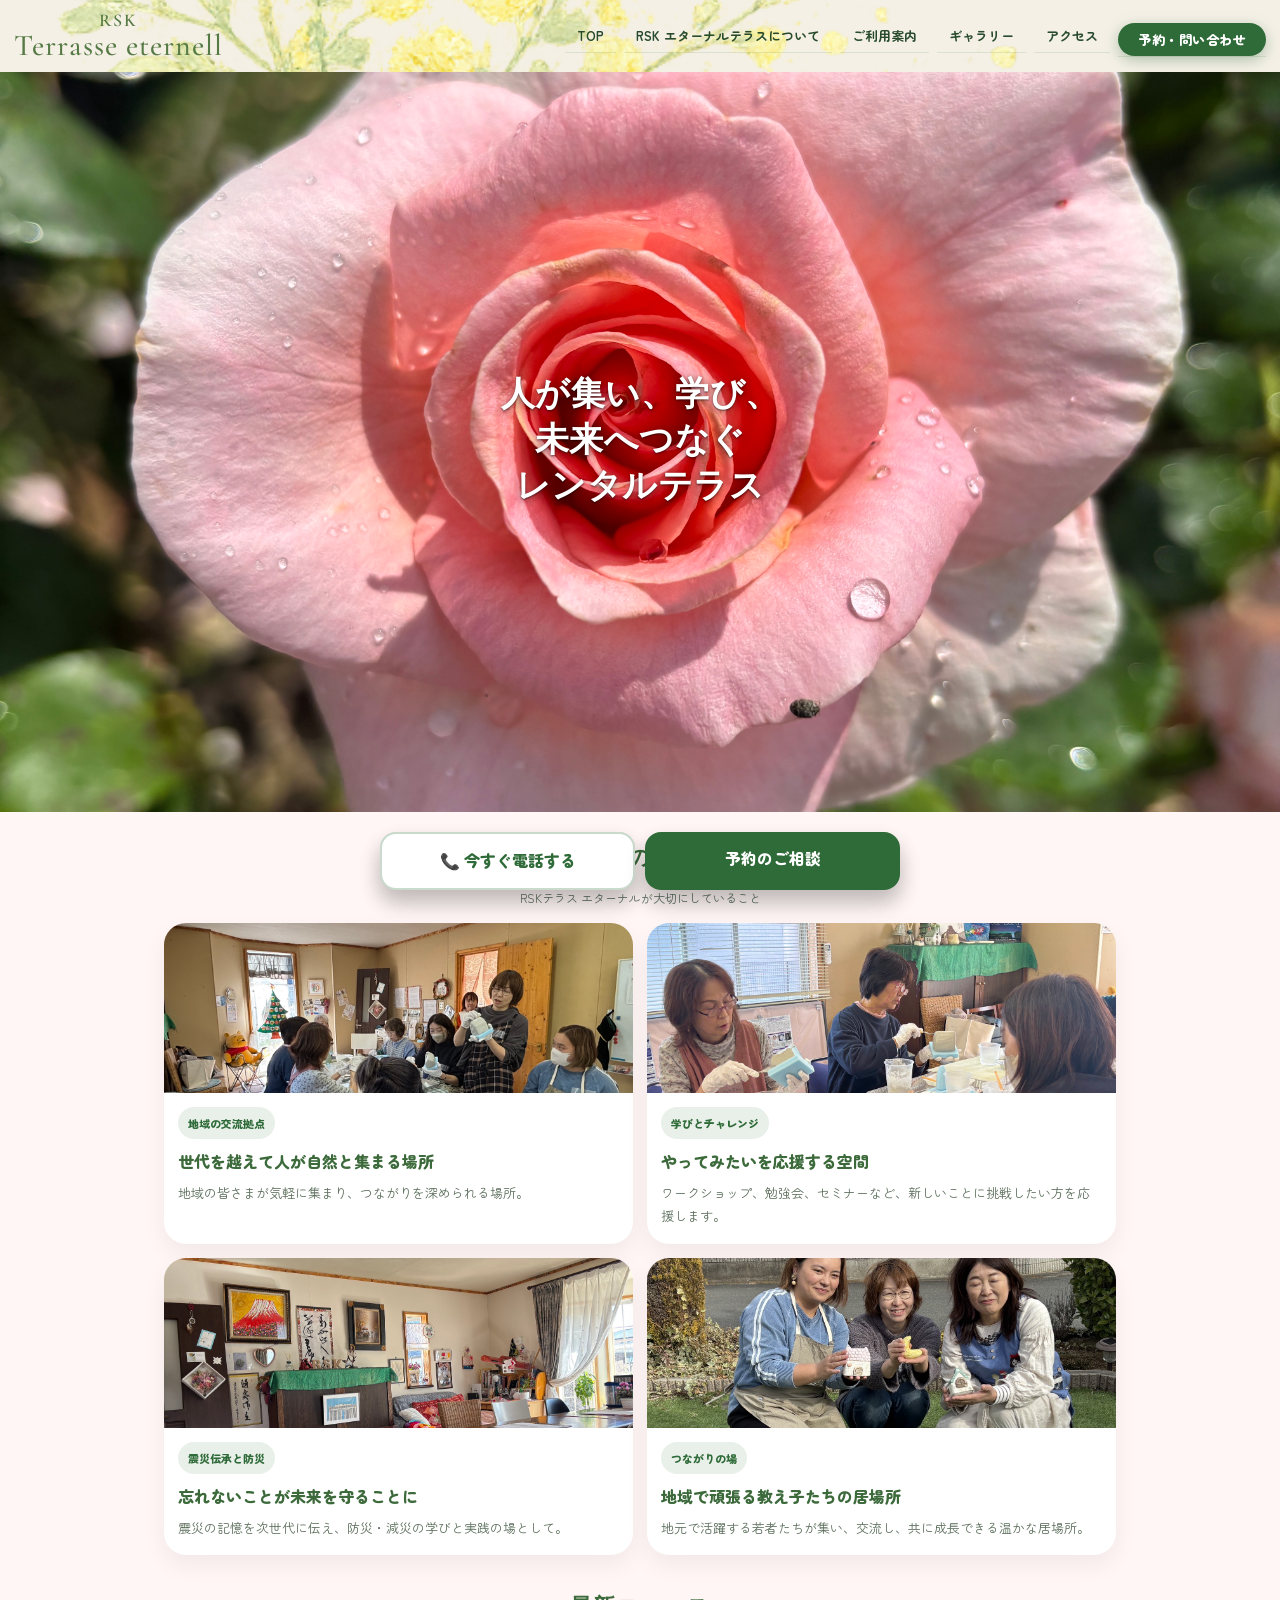
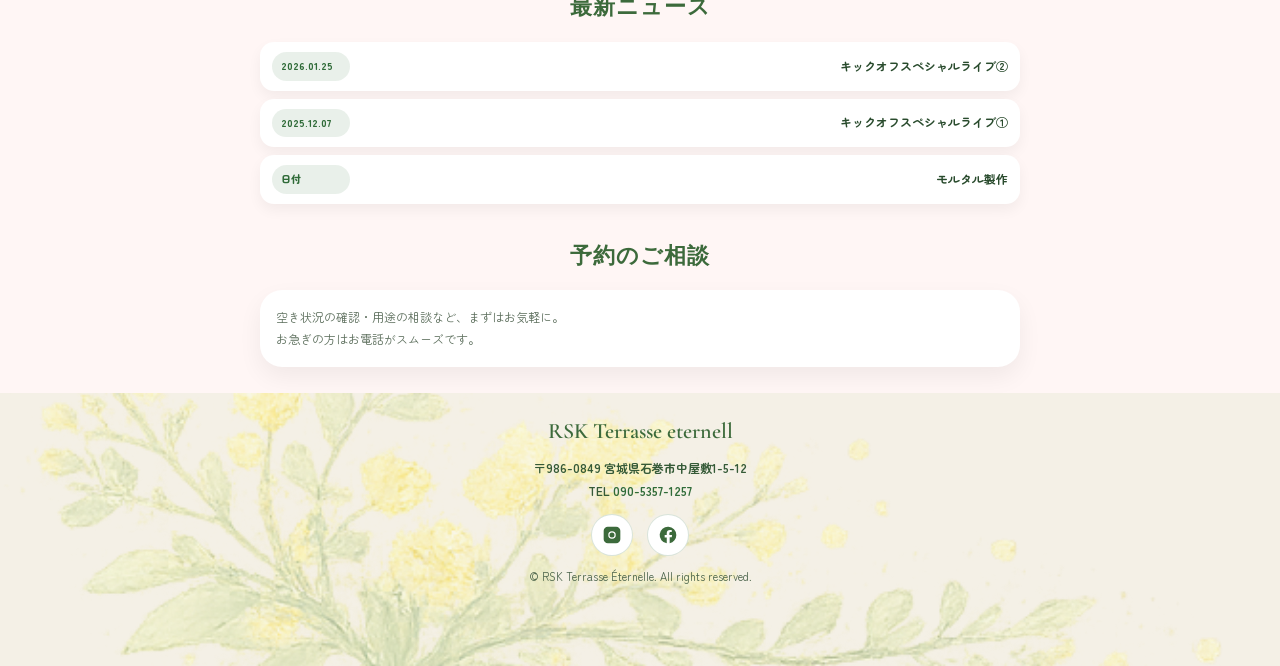
==== index.html @ 897d0168 "first commit" ====
<!DOCTYPE html>
<html lang="ja">
<head>
  <meta charset="UTF-8" />
  <meta name="viewport" content="width=device-width, initial-scale=1.0" />
  <title>RSK テラス エターナル</title>
  <meta name="description" content="石巻の地域交流型レンタルスペース「RSK テラス エターナル」。会議・勉強会・ワークショップ・音楽ライブなど多目的にご利用いただけます。">
  <meta name="format-detection" content="telephone=no">

  <!-- canonical（※公開URLに差し替え推奨） -->
  <link rel="canonical" href="https://example.com/">

  <!-- OGP（※og:url と og:image は公開URLに差し替え推奨） -->
  <meta property="og:type" content="website">
  <meta property="og:title" content="RSK テラス エターナル｜石巻の地域交流型レンタルスペース">
  <meta property="og:description" content="石巻の地域交流型レンタルスペース「RSK テラス エターナル」。会議・勉強会・ワークショップ・音楽ライブなど多目的にご利用いただけます。">
  <meta property="og:url" content="https://example.com/">
  <meta property="og:image" content="https://example.com/images/ogp.jpg">

  <!-- Twitter -->
  <meta name="twitter:card" content="summary_large_image">

  <!-- Favicon（ファイルが無ければ削除OK） -->
  <link rel="icon" type="image/svg+xml" href="favicon.svg">
  <link rel="icon" href="favicon.ico">
  <link rel="apple-touch-icon" href="apple-touch-icon.png">
  <link rel="icon" type="image/png" sizes="192x192" href="images/android-chrome-192x192.png">
  <link rel="icon" type="image/png" sizes="512x512" href="images/android-chrome-512x512.png">

  <!-- Google Fonts -->
  <link rel="preconnect" href="https://fonts.googleapis.com">
  <link rel="preconnect" href="https://fonts.gstatic.com" crossorigin>
  <link href="https://fonts.googleapis.com/css2?family=Noto+Sans+JP:wght@300;400;500;700&family=Zen+Maru+Gothic:wght@300;400;500;700&display=swap" rel="stylesheet">
  <link href="https://fonts.googleapis.com/css2?family=Cormorant+Garamond:wght@400;500;600;700&display=swap" rel="stylesheet">

  <!-- CSS -->
  <link rel="stylesheet" href="style.css" />

  <!-- 構造化データ（LocalBusiness） -->
  <script src="script.js"></script>

  <div class="floating-cta">
    <a class="floating-btn call" href="tel:09053571257">📞 今すぐ電話する</a>
    <a class="floating-btn reserve" href="reserva.html">予約のご相談</a>
  </div>
</head>
<body>
  <div id="top"></div>

  <!-- ===== Header ===== -->
  <header class="header">
    <div class="header-inner">
      <a href="index.html" class="logo" aria-label="トップへ">
        <span class="logo-line1">RSK</span>
        <span class="logo-line2">Terrasse eternell</span>
      </a>

      <nav class="nav-menu" id="navMenu" aria-label="サイトメニュー">
        <ul class="nav-list">
<li class="nav-item"><a href="index.html" class="nav-link">TOP</a></li>
<li class="nav-item"><a href="about.html" class="nav-link">RSK エターナルテラスについて</a></li>
<li class="nav-item"><a href="guide.html" class="nav-link">ご利用案内</a></li>
<li class="nav-item"><a href="gallery.html" class="nav-link">ギャラリー</a></li>
<li class="nav-item"><a href="access.html" class="nav-link">アクセス</a></li>

<li class="nav-item nav-reserva">
<a href="reserva.html" class="nav-link">予約・問い合わせ</a>
</li>

</ul>
      </nav>

      <button class="menu-toggle" id="menuToggle"
        aria-label="メニューを開く"
        aria-expanded="false"
        aria-controls="navMenu">
        <span></span><span></span><span></span>
      </button>
    </div>

    <div class="menu-overlay" id="menuOverlay" aria-hidden="true"></div>

    <div class="sp-menubar">
    <a href="index.html" class="sp-menubar-item">TOP</a>
    <a href="about.html" class="sp-menubar-item">テラスについて</a>
    <a href="guide.html" class="sp-menubar-item">ご利用案内</a>
    <a href="gallery.html" class="sp-menubar-item">ギャラリー</a>
    <a href="access.html" class="sp-menubar-item">アクセス</a>
  </div>
  
  </header>

  <!-- ===== Main ===== -->
  <main class="main">
    <!-- HERO（写真：同じ場所でフェード切替） -->
    <section class="hero" aria-label="メインビジュアル">
      <div class="hero-bg"></div>

      <!-- ★ここ重要：hero-wrap を必ず閉じる -->
      <div class="hero-wrap">
        <div class="hero-photo hero-slider" aria-label="メインビジュアル画像">
          <!-- 1枚目（最初に表示） -->
          <div class="hero-slide is-active">
            <img src="images/hero-1.jpg" alt="RSKテラス エターナルの雰囲気（スペース全体）">
          </div>

          <!-- 2枚目 -->
          <div class="hero-slide">
            <img src="images/hero-2.jpg" alt="RSKテラス エターナルの雰囲気（ワークショップ）">
          </div>

          <!-- 3枚目 -->
          <div class="hero-slide">
            <img src="images/hero-3.jpg" alt="RSKテラス エターナルの雰囲気（音楽ライブ）">
          </div>

          <!-- 画像の上に重ねる表示（既存のまま） -->
          <div class="hero-overlay">
            <h1 class="hero-overlay-title">
              人が集い、学び、<br>
              未来へつなぐ<br>
              レンタルテラス
            </h1>
          </div>
        </div>
      </div>
    </section>        

    <!-- 4つの想い -->
    <section id="concept" class="section">
      <h2 class="section-title">４つの想い</h2>
      <p class="section-subtitle">RSKテラス エターナルが大切にしていること</p>

      <div class="concept-grid">
        <div class="concept-card">
          <div class="concept-image">
            <img src="images/concept-1.jpg" alt="地域の交流拠点">
          </div>
          <div class="concept-content">
            <div class="concept-label">地域の交流拠点</div>
            <h3 class="concept-title2">世代を越えて人が自然と集まる場所</h3>
            <p class="concept-description">地域の皆さまが気軽に集まり、つながりを深められる場所。</p>
          </div>
        </div>

        <div class="concept-card">
          <div class="concept-image">
            <img src="images/concept-2.jpg" alt="学びとチャレンジ">
          </div>
          <div class="concept-content">
            <div class="concept-label">学びとチャレンジ</div>
            <h3 class="concept-title2">やってみたいを応援する空間</h3>
            <p class="concept-description">ワークショップ、勉強会、セミナーなど、新しいことに挑戦したい方を応援します。</p>
          </div>
        </div>

        <div class="concept-card">
          <div class="concept-image">
            <img src="images/concept-3.jpg" alt="震災伝承と防災">
          </div>
          <div class="concept-content">
            <div class="concept-label">震災伝承と防災</div>
            <h3 class="concept-title2">忘れないことが未来を守ることに</h3>
            <p class="concept-description">震災の記憶を次世代に伝え、防災・減災の学びと実践の場として。</p>
          </div>
        </div>

        <div class="concept-card">
          <div class="concept-image">
            <img src="images/concept-4.jpg" alt="つながりの場">
          </div>
          <div class="concept-content">
            <div class="concept-label">つながりの場</div>
            <h3 class="concept-title2">地域で頑張る教え子たちの居場所</h3>
            <p class="concept-description">地元で活躍する若者たちが集い、交流し、共に成長できる温かな居場所。</p>
          </div>
        </div>
      </div>
    </section>

    <!-- これまでの記録 -->
    <section class="section" id="archive">
      <h2 class="section-title">最新ニュース</h2>

      <div class="archive-list">
        <a class="archive-item" href="gallery.html#kickoff2">
          <span class="archive-pill">2026.01.25</span>
          <span class="archive-text">キックオフスペシャルライブ②</span>
        </a>
        <a class="archive-item" href="gallery.html#kickoff1">
          <span class="archive-pill">2025.12.07</span>
          <span class="archive-text">キックオフスペシャルライブ①</span>
        </a>
        <a class="archive-item" href="gallery.html#mortar">
          <span class="archive-pill">日付</span>
          <span class="archive-text">モルタル製作</span>
        </a>
      </div>
    </section>

    <!-- CONTACT（フォーム送信先は後で確定：今は仮） -->
    <section class="section" id="contact">
      <h2 class="section-title">予約のご相談</h2>

      <div class="contact-wrap">
        <div class="contact-card">
          <p class="contact-lead">
            空き状況の確認・用途の相談など、まずはお気軽に。<br>
            お急ぎの方はお電話がスムーズです。
          </p>
        </div>
      </div>
    </section>
  </main>

  <!-- ===== Footer ===== -->
  <footer class="footer">
    <div class="footer-inner">
      <p class="footer-name">RSK Terrasse eternell</p>
      <p class="footer-meta">
        〒986-0849 宮城県石巻市中屋敷1-5-12<br>
        TEL <a href="tel:09053571257">090-5357-1257</a>
      </p>
      <div class="footer-sns">
      <!-- Instagram -->
      <a
        href="https://www.instagram.com/kazuko.fukui/"
        class="sns-icon"
        aria-label="Instagram"
        target="_blank"
        rel="noopener"
      >
        <svg viewBox="0 0 24 24" aria-hidden="true">
          <path d="M7 2h10a5 5 0 015 5v10a5 5 0 01-5 5H7a5 5 0 01-5-5V7a5 5 0 015-5zm5 5.5a4.5 4.5 0 100 9 4.5 4.5 0 000-9zm6-1.75a1.25 1.25 0 11-2.5 0 1.25 1.25 0 012.5 0zM12 9a3 3 0 110 6 3 3 0 010-6z"/>
        </svg>
      </a>

      <!-- Facebook -->
      <a
        href="https://www.facebook.com/p/RSK-%E3%83%86%E3%83%A9%E3%82%B9-%E3%82%A8%E3%82%BF%E3%83%BC%E3%83%8A%E3%83%AB-61581954551877/"
        class="sns-icon"
        aria-label="Facebook"
        target="_blank"
        rel="noopener"
      >
        <svg viewBox="0 0 24 24" aria-hidden="true">
          <path d="M22 12a10 10 0 10-11.5 9.95v-7.05H8v-2.9h2.5V9.8c0-2.5 1.5-3.9 3.8-3.9 1.1 0 2.2.2 2.2.2v2.4h-1.25c-1.23 0-1.6.76-1.6 1.54v1.86H16.9l-.4 2.9h-2.5v7.05A10 10 0 0022 12z"/>
        </svg>
      </a>
    </div>

    <p class="footer-copy">© RSK Terrasse Éternelle. All rights reserved.</p>
  </div>
</footer>

 <script src="script.js"></script>

  <div class="floating-cta">
    <a class="floating-btn call" href="tel:09053571257">📞 今すぐ電話する</a>
    <a class="floating-btn reserva" href="reserva.html">予約のご相談</a>
  </div>
</body>
</html>
---- style.css ----
/* RSK Terrasse eternell - TOP (mobile first) */

:root{
  --bg: #fff6f5;          /* 淡いピンク */
  --paper: #fff;          /* 白カード */
  --ink: #294b2d;          /* 濃いグリーン */
  --ink2:#3c6a3b;          /* 見出しグリーン */
  --muted:#5d6f5d;
  --accent:#2f6b38;        /* CTAグリーン */
  --accent2:#3e8347;
  --line:#e7ece6;
  --radius: 18px;

  --font: "Zen Maru Gothic","Noto Sans JP",system-ui,-apple-system,"Segoe UI",sans-serif;
  --serif:"Cormorant Garamond",serif;
}

*{box-sizing:border-box;margin:0;padding:0}
body{
  font-family:var(--font);
  background:var(--bg);
  color:var(--ink);
  line-height:1.85;
  overflow-x:hidden;
}

/* ===== Header（添付と同じ見た目） ===== */
.header{
  position:fixed;
  inset:0 0 auto 0;
  height:56px;
  z-index:1000;
  overflow:hidden;
  background:#f4f0e6; /* 花柄の下地 */
}

.header::before{
  content:"";
  position:absolute;
  inset:0;
  background:url("images/header-decoration.png") center/cover no-repeat; /* 全面敷き */
  opacity:1; /* 画像が濃い場合は 0.6〜0.85 に下げる */
  pointer-events:none;
  z-index:0;
}

.header-inner{
  position:relative;
  z-index:1;
  height:100%;
  display:flex;
  align-items:center;
  justify-content:flex-end;
  padding:0 14px;
}

/* ロゴは中央固定 */
.logo{
  position:absolute;
  left:50%;
  top:50%;
  transform:translate(-50%,-50%);
  text-decoration:none;
  text-align:center;
  line-height:1;
  white-space:nowrap;
}
.logo-line1{
  display:block;
  font-family:var(--serif);
  font-size:18px;
  font-weight:600;
  letter-spacing:2px;
  color:#567a45;
  margin-bottom:2px;
}
.logo-line2{
  display:block;
  font-family:var(--serif);
  font-size:30px;
  font-weight:500;
  letter-spacing:1px;
  color:#567a45;
}

/* hamburger */
/* ===== menu icon : hamburger → X（確実版）===== */
.menu-toggle{
  position: relative;
  width: 44px;
  height: 44px;
}

/* 3本線を「中央基準」で固定 */
.menu-toggle span{
  position: absolute;
  left: 50%;
  top: 50%;
  width: 28px;
  height: 2px;
  background: #6a6a6a;
  border-radius: 2px;
  transform: translate(-50%, -50%);
  transition: .25s ease;
}

/* 上・中・下の位置 */
.menu-toggle span:nth-child(1){
  transform: translate(-50%, calc(-50% - 8px));
}
.menu-toggle span:nth-child(2){
  transform: translate(-50%, -50%);
}
.menu-toggle span:nth-child(3){
  transform: translate(-50%, calc(-50% + 8px));
}

/* 開いたら「×」 */
.menu-toggle.active span:nth-child(1){
  transform: translate(-50%, -50%) rotate(45deg);
}
.menu-toggle.active span:nth-child(2){
  opacity: 0;
}
.menu-toggle.active span:nth-child(3){
  transform: translate(-50%, -50%) rotate(-45deg);
}

/* slide menu */
.nav-menu{
  position:fixed;
  top:0; right:-100%;
  width:min(86vw,340px);
  height:100vh;
  background:rgba(255,246,245,.98);
  backdrop-filter: blur(10px);
  padding:72px 18px 18px;
  box-shadow:-12px 0 30px rgba(0,0,0,.10);
  transition:right .35s ease;
  z-index:1000; /* ← 1001でもOK。overlayより上ならOK */
}
.nav-menu.active{right:0}
.nav-list{list-style:none;display:flex;flex-direction:column}
.nav-item{border-bottom:1px solid rgba(47,107,56,.12)}
.nav-link{
  display:block;
  padding:14px 10px;
  text-decoration:none;
  color:var(--ink);
  font-weight:600;
  font-size:14px;
}
.nav-link.active,
.nav-link:hover{
  background:rgba(47,107,56,.08);
  border-radius:12px;
}


.nav-contact{
  margin-top:18px;
  padding-top:16px;
  border-top:1px solid rgba(47,107,56,.18);
  display:grid;
  gap:10px;
}
.nav-tel{
  display:flex;align-items:center;justify-content:center;gap:8px;
  text-decoration:none;
  background:#fff;
  border-radius:14px;
  padding:12px;
  color:var(--accent);
  font-weight:700;
}
.nav-cta{
  text-decoration:none;
  background:var(--accent);
  color:#fff;
  border-radius:999px;
  padding:12px 14px;
  text-align:center;
  font-weight:800;
}
.nav-cta:hover{background:var(--accent2)}

.menu-overlay{
  position:fixed; inset:0;
  background:rgba(0,0,0,.25); /* ← 0.45 → 0.25 に */
  opacity:0; visibility:hidden;
  transition:.25s ease;
  z-index: 999;              /* ← nav-menu より下に */
  pointer-events:none;
}
.menu-overlay.active{
  opacity:1;
  visibility:visible;
}



/* ===== Main ===== */
/* ===== Main（ヘッダー固定の被り対策） ===== */
.main-content { padding-top: 56px; }  /* ←スマホのヘッダー高さ */

.main{padding-top:96px}

/* ===== HERO ===== */

/* ===== HERO（画像上にテキスト＋CTAを重ねる） ===== */

.hero-photo{
  position: relative;
  border-radius: 0;
  overflow: hidden;
  box-shadow: none;
}

.hero-photo img{
  width: 100%;
  height: 240px;
  object-fit: cover;
  display: block;
}

/* 画像の上に重ねる（白帯なし） */
.hero-overlay{
  position: absolute;
  inset: 0;
  display: flex;
  flex-direction: column;
  justify-content: center;
  align-items: center;
  text-align: center;
  gap: 16px;
  padding: 18px 18px 20px;
  background: transparent;
}

/* キャッチコピー（白文字＋影） */
.hero-overlay-title{
  margin: 0;
  font-family: var(--serif);
  color: #fff;
  font-size: 26px;
  font-weight: 700;
  line-height: 1.35;
  letter-spacing: 0.5px;
  text-shadow:
    0 2px 10px rgba(0,0,0,.45),
    0 1px 2px rgba(0,0,0,.55);
}

/* CTAボタン */
.hero-btn{
  display: inline-flex;
  justify-content: center;
  align-items: center;
  padding: 14px 22px;
  border-radius: 999px;
  font-weight: 900;
  text-decoration: none;
  font-size: 14px;
  white-space: nowrap;
}

.hero-btn-primary{
  background: var(--accent);
  color: #fff;
  box-shadow: 0 10px 18px rgba(0,0,0,.20);
}

/* レスポンシブ */
@media (min-width: 768px){
  .hero-photo img{ height: 300px; }
  .hero-overlay-title{ font-size: 34px; }
  .hero-btn{ font-size: 15px; padding: 16px 28px; }
}


.hero { position:relative; padding:0 }


.hero-bg{
  position:absolute; inset:0;
  background: linear-gradient(180deg, rgba(47,107,56,.06) 0%, transparent 70%);
  pointer-events:none;
}
.hero-wrap{
  position:relative;
  max-width:980px;
  margin:0 auto;
  display:grid;
  gap:14px;
}

.hero-photo{
  border-radius: 0;
  overflow:hidden;
  box-shadow: none;
}
.hero-photo img{display:block;width:100%;height:210px;object-fit:cover}

.hero-panel{
  background:#fff;
  border: radius 0;
  padding:16px 16px 14px;
  box-shadow:0 10px 24px rgba(0,0,0,.06);
}
.hero-kicker{
  font-size:12px;
  color:var(--muted);
  font-weight:700;
  margin-bottom:6px;
  letter-spacing:.5px;
}
.hero-title{
  font-family:var(--serif);
  color:var(--ink2);
  font-size:22px;
  line-height:1.35;
  margin-bottom:12px;
}
.hero-ctas{display:grid;gap:10px;margin:10px 0 6px}
.hero-note{
  margin-top:8px;
  background:rgba(47,107,56,.06);
  border-radius:16px;
  padding:10px 12px;
  font-size:12px;
  color:#2f4f33;
}

/* ===== Sections ===== */
.section{
  max-width:980px;
  margin:0 auto;
  padding:18px 14px 6px;
}
.section-title{
  text-align:center;
  font-family:var(--serif);
  color:var(--ink2);
  font-size:22px;
  letter-spacing:1px;
  margin:8px 0 14px;
}

/* archive */
.archive-list{display:grid;gap:10px}
.archive-item{
  display:flex;align-items:center;justify-content:space-between;
  gap:10px;
  background:#fff;
  border-radius:18px;
  padding:12px 14px;
  text-decoration:none;
  color:var(--ink);
  box-shadow:0 8px 18px rgba(0,0,0,.05);
}
.archive-pill{
  font-size:11px;
  font-weight:800;
  color:#2f6b38;
  background:rgba(47,107,56,.10);
  padding:6px 10px;
  border-radius:999px;
  white-space:nowrap;
}
.archive-text{font-weight:700;font-size:13px}

/* ===== PC時：アーカイブをコンパクトに（スマホはそのまま） ===== */
@media (min-width: 1024px){

  /* 横に伸びすぎ防止（中央に収める） */
  .archive-list{
    max-width: 760px;   /* 720〜860で好み調整OK */
    margin: 0 auto;
    gap: 8px;           /* 行間を詰める */
  }

  /* 1行の高さを詰める */
  .archive-item{
    padding: 10px 12px;         /* 高さを詰める */
    border-radius: 14px;        /* 角丸も少し控えめ */
    box-shadow: 0 6px 14px rgba(0,0,0,.05); /* 影も軽く */
    gap: 12px;
  }

  /* 左のピルを小さく */
  .archive-pill{
    font-size: 10px;
    padding: 5px 9px;
    min-width: 78px;
  }

  /* 右の文字も少し小さく＆折り返し抑制 */
  .archive-text{
    font-size: 12px;
    line-height: 1.4;
    white-space: nowrap;        /* 1行にしたい場合 */
    overflow: hidden;
    text-overflow: ellipsis;    /* 長いと…にする */
  }
}

/* pricing */
.pricing-card{
  background:#fff;
  border-radius:22px;
  padding:16px;
  box-shadow:0 10px 24px rgba(0,0,0,.06);
}
.pricing-main{display:grid;gap:8px;margin-bottom:14px}
.price{display:flex;align-items:baseline;gap:6px;justify-content:center}
.price-amount{font-family:var(--serif);font-size:44px;font-weight:700;color:var(--ink2)}
.price-unit{font-weight:900;color:var(--ink2)}
.price-sub{font-size:12px;color:var(--muted);margin-left:6px}
.pricing-note{text-align:center;color:var(--muted);font-size:12px}
.pricing-cta{display:grid;gap:10px;margin-top:10px}

/* space */
.space-grid{display:grid;gap:10px;margin-top:12px}
.space-card{
  background:rgba(255,255,255,.85);
  border:1px solid rgba(47,107,56,.10);
  border-radius:18px;
  padding:14px;
}
.space-title{color:var(--ink2);font-weight:900;margin-bottom:4px}
.space-desc{color:var(--muted);font-size:12px}

/* usecase */
/* ===== USECASE（活用例：写真カード） ===== */
/* ===== USECASE（活用例：写真カード） ===== */
.usecase-grid{
  display: grid;
  grid-template-columns: repeat(2, 1fr);
  gap: 14px;
}

.usecase-thumb{
  aspect-ratio: 1 / 1;
  border-radius: 22px;
  overflow: hidden;
}

.usecase-thumb img{
  width: 100%;
  height: 100%;
  object-fit: cover;
}

/* スマホは横幅が狭い場合2列に落とす */
@media (max-width: 520px){
  .usecase-grid{
    grid-template-columns: repeat(2, 1fr);
  }
  
}

.recommend{
  background:#fff;
  border-radius:22px;
  padding:16px;
  box-shadow:0 10px 24px rgba(0,0,0,.06);
}
.recommend-title{
  text-align:center;
  font-weight:900;
  color:var(--ink2);
  margin-bottom:10px;
}
.recommend-list{list-style:none;display:grid;gap:10px}
.recommend-list li{
  background:rgba(47,107,56,.06);
  border-radius:16px;
  padding:12px 12px;
  font-size:12px;
  color:#2f4f33;
}
.recommend-foot{margin-top:10px;color:var(--muted);font-size:12px;text-align:center}

/* ===== About Page ===== */

.aboutp-titleband{
  background: #faf4ef;
  padding: 36px 16px 28px;
  text-align: center;
}

.aboutp-title{
  font-family: var(--serif);
  font-size: 28px;
  color: var(--ink2);
  margin-bottom: 8px;
}

.aboutp-sub{
  font-size: 13px;
  color: var(--muted);
}

.aboutp-paper{
  background: #fff7f5;
  padding: 28px 16px 40px;
}

.aboutp-paper-inner{
  max-width: 720px;
  margin: 0 auto;
}

.aboutp-block{
  margin-bottom: 32px;
}

.aboutp-h2{
  font-family: var(--serif);
  font-size: 20px;
  color: var(--ink2);
  margin-bottom: 12px;
}

.aboutp-text{
  font-size: 14px;
  line-height: 2;
  color: var(--ink);
}

.aboutp-timeline{
  list-style: none;
  padding: 0;
  margin: 0;
}

.aboutp-timeline li{
  font-size: 14px;
  line-height: 1.8;
  margin-bottom: 8px;
  color: var(--ink);
}

.aboutp-timeline .year{
  font-weight: 700;
  margin-right: 8px;
  color: var(--accent);
}

.aboutp-cta{
  background: #fff;
  border-radius: 20px;
  padding: 20px 16px;
  text-align: center;
  box-shadow: 0 8px 20px rgba(0,0,0,.06);
}

.aboutp-cta-text{
  font-size: 14px;
  margin-bottom: 12px;
  color: var(--ink2);
}

.aboutp-cta-actions{
  display: grid;
  gap: 10px;
}

/* 上釜地区の魅力 */

.aboutp-area-points{
  margin-top: 14px;
  padding-left: 18px;
  list-style: disc;
  color: var(--ink);
  font-size: 14px;
  line-height: 1.9;
}

.aboutp-area-points li{
  margin-bottom: 6px;
}

@media (min-width: 768px){
  .aboutp-title{ font-size: 34px; }
  .aboutp-paper{ padding: 40px 24px 56px; }
  .aboutp-cta-actions{
    grid-template-columns: 1fr 1fr;
    max-width: 420px;
    margin: 0 auto;
  }
}

/* ===== Guide Page（運営者サイト風：スマホ最適化） ===== */

.g-hero{ padding: 14px 14px 8px; max-width: 980px; margin: 0 auto; }

/* Hero Photo */
.g-hero-media{
  position: relative;
  border-radius: 22px;
  overflow: hidden;
  box-shadow: 0 10px 28px rgba(0,0,0,.10);
  background: #fff;
}
.g-hero-img{
  width: 100%;
  height: 260px;
  object-fit: cover; /* スマホで雰囲気重視 */
  display: block;
}

/* 文字を読めるように暗幕 */
.g-hero-overlay{
  position: absolute;
  inset: 0;
  display: grid;
  align-content: end;
  gap: 10px;
  padding: 16px 16px 14px;
  background: linear-gradient(180deg, rgba(0,0,0,.05) 0%, rgba(0,0,0,.55) 80%, rgba(0,0,0,.62) 100%);
}

.g-kicker{
  font-size: 12px;
  color: rgba(255,255,255,.85);
  font-weight: 800;
  letter-spacing: .05em;
}
.g-title{
  font-family: var(--serif);
  color: #fff;
  font-size: 30px;
  line-height: 1.15;
}
.g-lead{
  color: rgba(255,255,255,.92);
  font-size: 13px;
  line-height: 1.9;
  font-weight: 700;
}

.g-cta{
  display: grid;
  gap: 10px;
  margin-top: 4px;
}

/* Quick facts */
.g-quick{
  margin-top: 12px;
  display: grid;
  grid-template-columns: repeat(3, 1fr);
  gap: 8px;
}
.g-qitem{
  background: #fff;
  border-radius: 18px;
  padding: 10px 10px;
  box-shadow: 0 10px 24px rgba(0,0,0,.06);
  display: grid;
  gap: 4px;
}
.g-qcap{
  font-size: 11px;
  color: var(--muted);
  font-weight: 900;
}
.g-qval{
  font-size: 12px;
  color: var(--ink2);
  font-weight: 900;
  line-height: 1.2;
}
.g-qsub{
  font-size: 11px;
  color: var(--muted);
  font-weight: 700;
}

/* Subtitle helper */
.g-subtitle{
  text-align: center;
  color: var(--muted);
  font-size: 12px;
  margin: -6px 0 14px;
  line-height: 1.8;
}

/* Photo grid (recommended way) */
.g-photo-grid{
  display: grid;
  gap: 10px;
}
.g-photo{
  background: #fff;
  border-radius: 22px;
  overflow: hidden;
  box-shadow: 0 10px 24px rgba(0,0,0,.06);
}
.g-photo img{
  width: 100%;
  height: 210px;
  object-fit: cover;
  display: block;
}
.g-photo figcaption{
  padding: 10px 12px 12px;
  font-weight: 900;
  color: var(--ink2);
  font-size: 12px;
}

/* Mobile friendly table */
.g-table{
  background:#fff;
  border-radius: 22px;
  overflow: hidden;
  box-shadow: 0 10px 24px rgba(0,0,0,.06);
}
.g-row{
  display: grid;
  grid-template-columns: 110px 1fr;
  border-top: 1px solid rgba(47,107,56,.10);
}
.g-row:first-child{ border-top:none; }
.g-th{
  background: rgba(47,107,56,.06);
  padding: 12px;
  font-weight: 900;
  color: var(--ink2);
  font-size: 12px;
}
.g-td{
  padding: 12px;
  color: var(--ink);
  font-weight: 700;
  font-size: 12px;
  line-height: 1.85;
}

/* Steps */
.g-steps{
  list-style: none;
  padding: 0;
  margin: 0;
  display: grid;
  gap: 10px;
}
.g-step{
  background:#fff;
  border-radius: 18px;
  padding: 12px;
  box-shadow: 0 10px 24px rgba(0,0,0,.05);
  display: grid;
  grid-template-columns: 34px 1fr;
  gap: 10px;
  align-items: start;
}
.g-step-no{
  width: 34px;
  height: 34px;
  border-radius: 999px;
  display: grid;
  place-items: center;
  background: var(--accent);
  color: #fff;
  font-weight: 900;
}
.g-step-title{
  font-weight: 900;
  color: var(--ink2);
  margin-bottom: 2px;
  font-size: 14px;
}
.g-step-text{
  color: var(--muted);
  font-size: 12px;
  line-height: 1.85;
  font-weight: 700;
}

/* Tags & list */
.g-tags{
  display: flex;
  flex-wrap: wrap;
  gap: 8px;
  margin-bottom: 12px;
}
.g-tag{
  background: rgba(47,107,56,.10);
  color: var(--accent);
  font-weight: 900;
  font-size: 12px;
  padding: 8px 12px;
  border-radius: 999px;
}
.g-list{
  margin: 0;
  padding-left: 18px;
  color: var(--ink);
  font-weight: 800;
  font-size: 13px;
  line-height: 1.95;
}
.g-list li{ margin-bottom: 6px; }

/* Usecase */
.g-usecase-grid{
  display: grid;
  grid-template-columns: repeat(3, 1fr);
  gap: 12px;
}
.g-usecase-card{
  text-decoration: none;
  color: inherit;
  display: grid;
  gap: 10px;
}
.g-usecase-thumb{
  width: 100%;
  aspect-ratio: 1 / 1;
  border-radius: 22px;
  overflow: hidden;
  background: #fff;
  box-shadow: 0 10px 24px rgba(0,0,0,.06);
}
.g-usecase-thumb img{
  width: 100%;
  height: 100%;
  object-fit: cover;
  display: block;
}
.g-usecase-label{
  text-align: center;
  font-weight: 900;
  color: var(--ink2);
  font-size: 12px;
}

/* Notes */
.g-note{
  background:#fff;
  border-radius: 22px;
  padding: 14px;
  box-shadow: 0 10px 24px rgba(0,0,0,.06);
}
.g-note-list{
  margin: 0;
  padding-left: 18px;
  color: var(--muted);
  font-size: 12px;
  line-height: 1.9;
  font-weight: 700;
}
.g-note-list li{ margin-bottom: 6px; }

/* FAQ */
.g-faq{
  display: grid;
  gap: 10px;
}
.g-faq-item{
  background:#fff;
  border-radius: 18px;
  padding: 12px;
  box-shadow: 0 10px 24px rgba(0,0,0,.05);
}
.g-faq-item summary{
  cursor: pointer;
  font-weight: 900;
  color: var(--ink2);
  font-size: 13px;
  list-style: none;
}
.g-faq-item summary::-webkit-details-marker{ display:none; }
.g-faq-item summary::after{
  content: "＋";
  float: right;
  color: var(--accent);
  font-weight: 900;
}
.g-faq-item[open] summary::after{ content:"－"; }
.g-faq-item p{
  margin-top: 10px;
  color: var(--muted);
  font-size: 12px;
  line-height: 1.9;
  font-weight: 700;
}

/* CTA row */
.g-mini-cta{
  display: grid;
  gap: 10px;
  margin-top: 12px;
}

/* Responsive */
@media (max-width: 520px){
  .g-usecase-grid{ grid-template-columns: repeat(2, 1fr); }
  
  }

@media (min-width: 768px){
  .g-hero-img{ height: 340px; }
  .g-title{ font-size: 40px; }
  .g-cta{ grid-template-columns: 1fr 1fr; max-width: 520px; }
  .g-photo-grid{ grid-template-columns: repeat(3, 1fr); }
  .g-photo img{ height: 220px; }
  .g-mini-cta{ grid-template-columns: 1fr 1fr; max-width: 520px; }
  .g-row{ grid-template-columns: 150px 1fr; }
}

/* gallery */
.gallery{display:grid;gap:10px}
.gallery-main{
  background:#fff;border-radius:22px;overflow:hidden;
  box-shadow:0 10px 24px rgba(0,0,0,.06);
}
.gallery-main img{width:100%;height:200px;object-fit:cover;display:block}
.gallery-main figcaption{padding:10px 12px;font-weight:900;color:var(--ink2)}
.gallery-sub{display:grid;grid-template-columns:1fr 1fr;gap:10px}
.gallery-sub figure{
  background:#fff;border-radius:18px;overflow:hidden;
  box-shadow:0 8px 18px rgba(0,0,0,.05);
}
.gallery-sub img{width:100%;height:120px;object-fit:cover;display:block}
.gallery-sub figcaption{padding:8px 10px;font-size:12px;font-weight:800;color:var(--ink2)}

/* access */
.info-card{
  background:#fff;border-radius:22px;padding:16px;
  box-shadow:0 10px 24px rgba(0,0,0,.06);
}
.info-dl{display:grid;gap:10px}
.info-dl div{display:grid;grid-template-columns:90px 1fr;gap:10px}
dt{font-weight:900;color:var(--ink2);font-size:12px}
dd{color:var(--muted);font-size:12px}
dd a{color:var(--accent);font-weight:900;text-decoration:none}
.map{
  margin-top:12px;
  border-radius:22px;
  overflow:hidden;
  box-shadow:0 10px 24px rgba(0,0,0,.06);
}
.map iframe{width:100%;height:260px;border:0;display:block}

/* contact */
.contact-wrap{display:grid;gap:12px;max-width:600px;margin:0 auto}
.contact-card{
  background:#fff;border-radius:22px;padding:16px;
  box-shadow:0 10px 24px rgba(0,0,0,.06);
}
.contact-lead{color:var(--muted);font-size:12px}
.contact-actions{display:grid;gap:10px;margin-top:12px}

/* form */
.form{
  background:#fff;border-radius:22px;padding:16px;
  box-shadow:0 10px 24px rgba(0,0,0,.06);
  display:grid;gap:12px;
}
.form-row{display:grid;gap:6px}
label{font-weight:900;color:var(--ink2);font-size:12px}
label span{margin-left:8px;font-size:10px;color:#fff;background:var(--accent);padding:2px 8px;border-radius:999px}
input,select,textarea{
  width:100%;
  border:1px solid rgba(47,107,56,.16);
  border-radius:14px;
  padding:12px 12px;
  font-family:var(--font);
  font-size:14px;
  background:#fff;
}
textarea{resize:vertical}
.form-note{font-size:11px;color:var(--muted)}

/* buttons */
.btn{
  display:inline-flex;
  align-items:center;
  justify-content:center;
  width:100%;
  text-decoration:none;
  border-radius:999px;
  padding:12px 14px;
  font-weight:900;
  letter-spacing:.5px;
  border:0;
  cursor:pointer;
}
.btn-primary{background:var(--accent);color:#fff;box-shadow:0 10px 18px rgba(47,107,56,.22)}
.btn-primary:hover{background:var(--accent2)}
.btn-ghost{
  background:#fff;
  color:var(--accent);
  border:2px solid rgba(47,107,56,.25);
}
.center-cta{margin:14px 0 6px}

/* footer */
.footer{
  margin-top:20px;
  background:#f4f0e6;
  position:relative;
  overflow:hidden;
}
.footer::before{
  content:"";
  position:absolute; inset:0;
  background:url("images/header-decoration.png") center/cover no-repeat;
  opacity:.55;
  pointer-events:none;
}
.footer-inner{
  position:relative;
  z-index:1;
  max-width:980px;
  margin:0 auto;
  padding:18px 14px 80px; /* floating CTA分 */
  text-align:center;
}
.footer-name{
  font-family:var(--serif);
  color:var(--ink2);
  font-size:22px;
  font-weight:600;
}
.footer-meta{margin-top:6px;color:#355a37;font-weight:700;font-size:12px}
.footer-meta a{color:var(--accent);text-decoration:none}
.footer-sns{display:flex;gap:10px;justify-content:center;margin:12px 0 8px}
.sns-btn{
  text-decoration:none;
  background:#fff;
  border-radius:999px;
  padding:10px 14px;
  font-weight:900;
  color:var(--ink2);
  border:1px solid rgba(47,107,56,.18);
}
.footer-copy{font-size:11px;color:#476047;margin-top:10px}

/* ===== Footer SNS icons ===== */
.footer-sns{
  display:flex;
  justify-content:center;
  gap:14px;
  margin:12px 0 8px;
}

.sns-icon{
  width:42px;
  height:42px;
  display:grid;
  place-items:center;
  border-radius:999px;
  background:#fff;
  border:1px solid rgba(47,107,56,.18);
  transition:transform .2s ease, box-shadow .2s ease;
}

.sns-icon svg{
  width:20px;
  height:20px;
  fill:var(--ink2);
}

.sns-icon:hover{
  transform:translateY(-2px);
  box-shadow:0 6px 14px rgba(0,0,0,.12);
}

/* floating CTA（集客用：電話＋予約相談） */
.floating-cta{
  position:fixed;
  left:50%;
  transform:translateX(-50%);
  bottom:10px;
  width:min(520px, calc(100% - 20px));
  display:grid;
  grid-template-columns:1fr 1fr;
  gap:10px;
  z-index:1200;
}
.floating-btn{
  text-decoration:none;
  border-radius:16px;
  padding:12px 10px;
  font-weight:900;
  text-align:center;
  box-shadow:0 12px 22px rgba(0,0,0,.14);
}
.floating-btn.call{
  background:#fff;
  border:2px solid rgba(47,107,56,.25);
  color:var(--accent);
}
.floating-btn.reserva{
  background:var(--accent);
  color:#fff;
}

/* tablet/pc */
@media (min-width:768px){
  .hero-wrap{grid-template-columns:1.1fr .9fr;align-items:stretch}
  .hero-photo img{height:280px}
  .hero-panel{display:flex;flex-direction:column;justify-content:center}
  .hero-title{font-size:26px}
  .pricing-cta{grid-template-columns:1fr 1fr}
  .contact-actions{grid-template-columns:1fr 1fr}
  .contact-wrap{grid-template-columns:1fr;max-width:760px;margin:0 auto}
  .map iframe{height:320px}
}

/* ===== PC：ハンバーガーを消して横並びメニュー ===== */
@media (min-width: 1024px){
  .header{ height: 72px; }
  .main{ padding-top: 72px; }
  .main-content{ padding-top: 72px; }
 .hero { padding: 0; }
.hero-wrap { 
  max-width: 100%; 
  margin: 0; 
  grid-template-columns: 1fr;  /* ← 2カラムを1カラムに戻す */
}
.hero-photo { border-radius: 0; box-shadow: none; }
  .header-inner {
  justify-content: flex-start;
  gap: 80px;  /* ロゴとメニューの間隔 */
}

  .logo{ z-index: 2; }
  .logo {
  position: relative;
  left: auto;
  top: auto;
  transform: none;
}

  /* ハンバーガーとオーバーレイを非表示 */
  .menu-toggle{ display:none; }
  .menu-overlay{ display:none !important; }

  /* nav をヘッダー内に横並び */
  .nav-menu{
    position: relative;
    display: flex;
    align-items: center;
    justify-content: flex-end;
    height: 100%;
    padding: 0;
    margin-left: auto;

    background: transparent;
    backdrop-filter: none;
    box-shadow: none;
    overflow: visible;
    transition: none;
    right: auto;
    top: auto;
    width: auto;
  }

  .nav-list{
    flex-direction: row;
    align-items: center;
    gap: 8px;
  }

  .nav-link{
    padding: 10px 12px;
    font-size: 13px;
    line-height: 1;
    border-radius: 12px;
    white-space: nowrap;
  }

 .nav-reserva .nav-link{
  background: var(--accent);
  color: #fff !important;
  border-radius: 999px;
  padding: 10px 20px;
  font-weight: 900;
  box-shadow: 0 4px 12px rgba(47,107,56,.35);
  border: 2px solid rgba(255,255,255,.25);
  letter-spacing: .5px;
}

.nav-reserva .nav-link:hover{
  background: var(--accent2);
  box-shadow: 0 6px 16px rgba(47,107,56,.45);
}

  
  .nav-contact{
    display: flex;
    align-items: center;
    gap: 10px;
    margin-left: 12px;
    margin-top: 0;
    padding-top: 0;
    border-top: none;
  }

  .nav-tel{
    margin: 0;
    padding: 8px 12px;
    font-size: 12px;
  }

  .nav-cta{
    padding: 10px 14px;
    font-size: 12px;
  }

}

/* ===== Concept（4つの想い） ===== */
.section-subtitle{
  text-align:center;
  color: var(--muted);
  font-size: 12px;
  margin: -6px 0 14px;
}

.concept-grid{
  display:grid;
  gap: 12px;
}

.concept-card{
  background: #fff;
  border-radius: 22px;
  overflow: hidden;
  box-shadow: 0 10px 24px rgba(0,0,0,.06);
  transition: transform .25s ease, box-shadow .25s ease;
}

.concept-card:hover{
  transform: translateY(-3px);
  box-shadow: 0 14px 30px rgba(0,0,0,.08);
}

.concept-image{
  width: 100%;
  height: 140px;
  overflow:hidden;
}

.concept-image img{
  width: 100%;
  height: 100%;
  object-fit: cover;
  display:block;
}

.concept-content{
  padding: 14px 14px 16px;
}

.concept-label{
  display:inline-block;
  font-size: 11px;
  font-weight: 900;
  color: var(--accent);
  background: rgba(47,107,56,.10);
  padding: 6px 10px;
  border-radius: 999px;
  margin-bottom: 10px;
}

.concept-title2{
  margin: 0 0 8px;
  color: var(--ink2);
  font-weight: 900;
  font-size: 15px;
  line-height: 1.55;
}

.concept-description{
  color: var(--muted);
  font-size: 12px;
  line-height: 1.75;
}

/* タブレット以上で2列に */
@media (min-width: 768px){
  .concept-grid{
    grid-template-columns: repeat(2, 1fr);
    gap: 14px;
  }
  .concept-image{ height: 150px; }
  .concept-title2{ font-size: 16px; }
  .concept-description{ font-size: 13px; }
}

@media (min-width: 1024px){
  .concept-image{
    height: 170px !important;
  }

  .concept-image img{
    height: 100% !important;
    width: 100%;
    object-fit: cover;
    object-position: center 30% !important;
  }
}

/* ===== Page Base ===== */
.page {
  max-width: 980px;
  margin: 0 auto;
  padding: 18px 14px 24px;
}

.page-hero {
  background: #fff;
  border-radius: 22px;
  padding: 18px 16px;
  box-shadow: 0 10px 24px rgba(0,0,0,.06);
}

.page-kicker{
  font-size: 12px;
  color: var(--muted);
  font-weight: 800;
  margin-bottom: 6px;
}

.page-title{
  font-family: var(--serif);
  color: var(--ink2);
  font-size: 26px;
  line-height: 1.25;
  margin-bottom: 10px;
}

.page-lead{
  color: var(--muted);
  font-size: 13px;
  line-height: 1.9;
}

.page-card{
  margin-top: 12px;
  background: #fff;
  border-radius: 22px;
  padding: 16px;
  box-shadow: 0 10px 24px rgba(0,0,0,.06);
}

.page-card h2{
  font-family: var(--serif);
  color: var(--ink2);
  font-size: 20px;
  margin-bottom: 10px;
}

.list{
  list-style: none;
  display: grid;
  gap: 10px;
}

.list li{
  background: rgba(47,107,56,.06);
  border-radius: 16px;
  padding: 12px;
  color: #2f4f33;
  font-size: 13px;
}

.badge{
  display: inline-flex;
  align-items: center;
  gap: 6px;
  background: rgba(47,107,56,.10);
  color: var(--accent);
  border-radius: 999px;
  padding: 6px 10px;
  font-size: 12px;
  font-weight: 900;
}

.btn-row{
  display: grid;
  gap: 10px;
  margin-top: 12px;
}

@media (min-width: 768px){
  .page{ padding: 22px 18px 30px; }
  .page-title{ font-size: 32px; }
  .btn-row{ grid-template-columns: 1fr 1fr; }
}

/* ===== Access Hero：背景画像つき（access.html用） ===== */
.page-hero--photo{
  position: relative;
  overflow: hidden;
  color: #fff;                    /* 文字を白に */
  background: #000;               /* 万一画像が読めない時の下地 */
  padding: 22px 16px;             /* 既存より少し余裕 */
}

/* 背景画像（差し替えはここ） */
/* 変更後（ページごとに分ける） */
.page-hero--photo.access::before{
  content:"";
  position:absolute;
  inset:0;
  background: url("images/access-hero.jpg") center/cover no-repeat;
  filter: saturate(1.05);
  transform: scale(1.02);
  z-index:0;
}

.page-hero--photo.gallery::before{
  content:"";
  position:absolute;
  inset:0;
  background: url("images/gallery-hero.jpg") center/cover no-repeat;
  filter: saturate(1.05);
  transform: scale(1.02);
  z-index:0;
}

/* ===== Access hero：暗幕をほぼ無し（スマホ含む） ===== */
.page-hero--photo::after{
  content:"";
  position:absolute;
  inset:0;
  background: linear-gradient(
    180deg,
    rgba(0,0,0,.00) 0%,
    rgba(0,0,0,.08) 70%,
    rgba(0,0,0,.12) 100%
  );
  z-index:1;
}

/* 中身を前面へ */
.page-hero--photo > *{
  position: relative;
  z-index:2;
}

/* 文字色を上書き（既存の色指定に勝つように） */
.page-hero--photo .page-kicker,
.page-hero--photo .page-title,
.page-hero--photo .page-lead{
  color:#fff;
}

/* 文字の視認性アップ */
.page-hero--photo .page-title{
  text-shadow: 0 2px 10px rgba(0,0,0,.45);
}
.page-hero--photo .page-lead{
  color: rgba(255,255,255,.92);
}

/* ===== PCのみ：Access heroの文字をGuideと同じ「下寄せ」配置に ===== */
@media (min-width: 1024px){
  .page-hero--photo{
    height: 340px;                 /* guideと同じ高さ */
    padding: 0;                    /* 高さズレ防止 */
    display: grid;
    align-content: end;            /* 下に寄せる（guideのoverlayと同じ） */
    gap: 10px;
    padding: 16px 16px 14px;       /* guideのg-hero-overlayに合わせる */
  }

  /* 3点セットの見た目（任意だけど揃う） */
  .page-hero--photo .page-kicker{
    font-size: 12px;
    font-weight: 800;
    letter-spacing: .05em;
  }
  .page-hero--photo .page-title{
    font-size: 40px;               /* guideのPC見出し感に寄せる */
    line-height: 1.15;
  }
  .page-hero--photo .page-lead{
    font-size: 13px;
    line-height: 1.9;
    font-weight: 700;
  }
}

/* ===== hamburger overlay fix（必ずstyle.cssの一番下に追記） ===== */

/* ヘッダー一式を最前面に */
.header{
  z-index: 3000;
}
.header-inner{
  position: relative;
  z-index: 3001;
}
.menu-toggle{
  position: relative;
  z-index: 3002; /* ← ハンバーガーが必ず押せる */
}

/* スライドメニューは overlay より上 */
.nav-menu{
  z-index: 2500;
}

/* overlay は nav-menu より下、暗さも弱め */
.menu-overlay{
  z-index: 2000;
  background: rgba(0,0,0,.18); /* ← 暗さ調整（0.10〜0.25で好みに） */
  opacity: 0;
  visibility: hidden;
  pointer-events: none;
}

.menu-overlay.active{
  opacity: 1;
  visibility: visible;
  pointer-events: auto; /* ← 背景クリックで閉じたいならON */
}

/* ===== FIX: about/galleryでハンバーガーが押せない問題（style.css末尾に追記） ===== */
.header{ z-index: 3000; }
.header-inner{ position: relative; z-index: 3001; }

/* ハンバーガーは常に最前面 */
.menu-toggle{ position: relative; z-index: 3002; }

/* メニューとオーバーレイの前後関係を固定 */
.nav-menu{ z-index: 3001; }
.menu-overlay{ z-index: 2500; }

/* ===== HERO slider（同じ場所でフェード切替）===== */
.hero-slider{
  position: relative;
  height: 240px;        /* 高さを固定（超重要） */
  overflow: hidden;
}

/* 全スライドを完全に重ねる */
.hero-slider .hero-slide{
  position: absolute;
  inset: 0;
  opacity: 0;
  transition: opacity 1s ease; /* フェード時間 */
}

/* 表示中 */
.hero-slider .hero-slide.is-active{
  opacity: 1;
  z-index: 1;
}

/* 画像 */
.hero-slider img{
  width: 100%;
  height: 100%;
  object-fit: cover;
  display: block;
}

/* オーバーレイは常に最前面 */
.hero-slider .hero-overlay{
  position: absolute;
  inset: 0;
  z-index: 2;
}

/* タブレット以上 */
@media (min-width: 768px){
  .hero-slider{ height: 300px; }
}

/* PC以上 */
@media (min-width: 1024px){
  .hero-slider{ height: 740px; }
}

/* ===== スマホ用メニューバー ===== */
.sp-menubar {
  display: flex;
  overflow-x: auto;          /* 横スクロール可能 */
  -webkit-overflow-scrolling: touch;
  scrollbar-width: none;     /* スクロールバー非表示 */
  background: #fff;
  border-top: 1px solid rgba(47,107,56,.12);
  position: fixed;
  top: 56px;                 /* ヘッダーの高さ分下げる */
  left: 0;
  right: 0;
  z-index: 999;
  padding: 0 4px;
}

.sp-menubar::-webkit-scrollbar {
  display: none;             /* Chrome用スクロールバー非表示 */
}

.sp-menubar-item {
  flex-shrink: 0;
  padding: 10px 8px;   /* 左右を詰めた */
  font-size: 12px;     /* 小さくした */
  font-weight: 700;
  color: var(--ink);
  text-decoration: none;
  white-space: nowrap;
  border-bottom: 2px solid transparent;
}

.sp-menubar-item:hover,
.sp-menubar-item.active {
  color: var(--accent);
  border-bottom: 2px solid var(--accent);
}

/* PCでは非表示 */
@media (min-width: 1024px) {
  .sp-menubar {
    display: none;
  }
}

/* ===== 予約ページ Hero ===== */
.page-hero--photo.reserva::before{
  content:"";
  position:absolute;
  inset:0;
  background: url("images/reserva-hero.jpg") center 10%/cover no-repeat;
  /* ↑ 20% の数字を変えると表示位置が変わる（0%=上、50%=中央、100%=下） */
  filter: saturate(1.05);
  transform: scale(1.02);
  z-index:0;
}

.page-hero--photo.reserva::after{
  content:"";
  position:absolute;
  inset:0;
  background: linear-gradient(
    180deg,
    rgba(0,0,0,.15) 0%,
    rgba(0,0,0,.30) 60%,
    rgba(0,0,0,.30) 100%
  );
  z-index:1;
}

/* ===== 予約ボタン：スマホメニュー内でも目立たせる ===== */
.nav-reserva{
  margin-top: 8px;
}
.nav-reserva .nav-link{
  background: var(--accent) !important;
  color: #fff !important;
  border-radius: 999px !important;
  text-align: center;
  box-shadow: 0 4px 14px rgba(47,107,56,.35);
  border: none;
}
.nav-reserva .nav-link:hover{
  background: var(--accent2) !important;
}
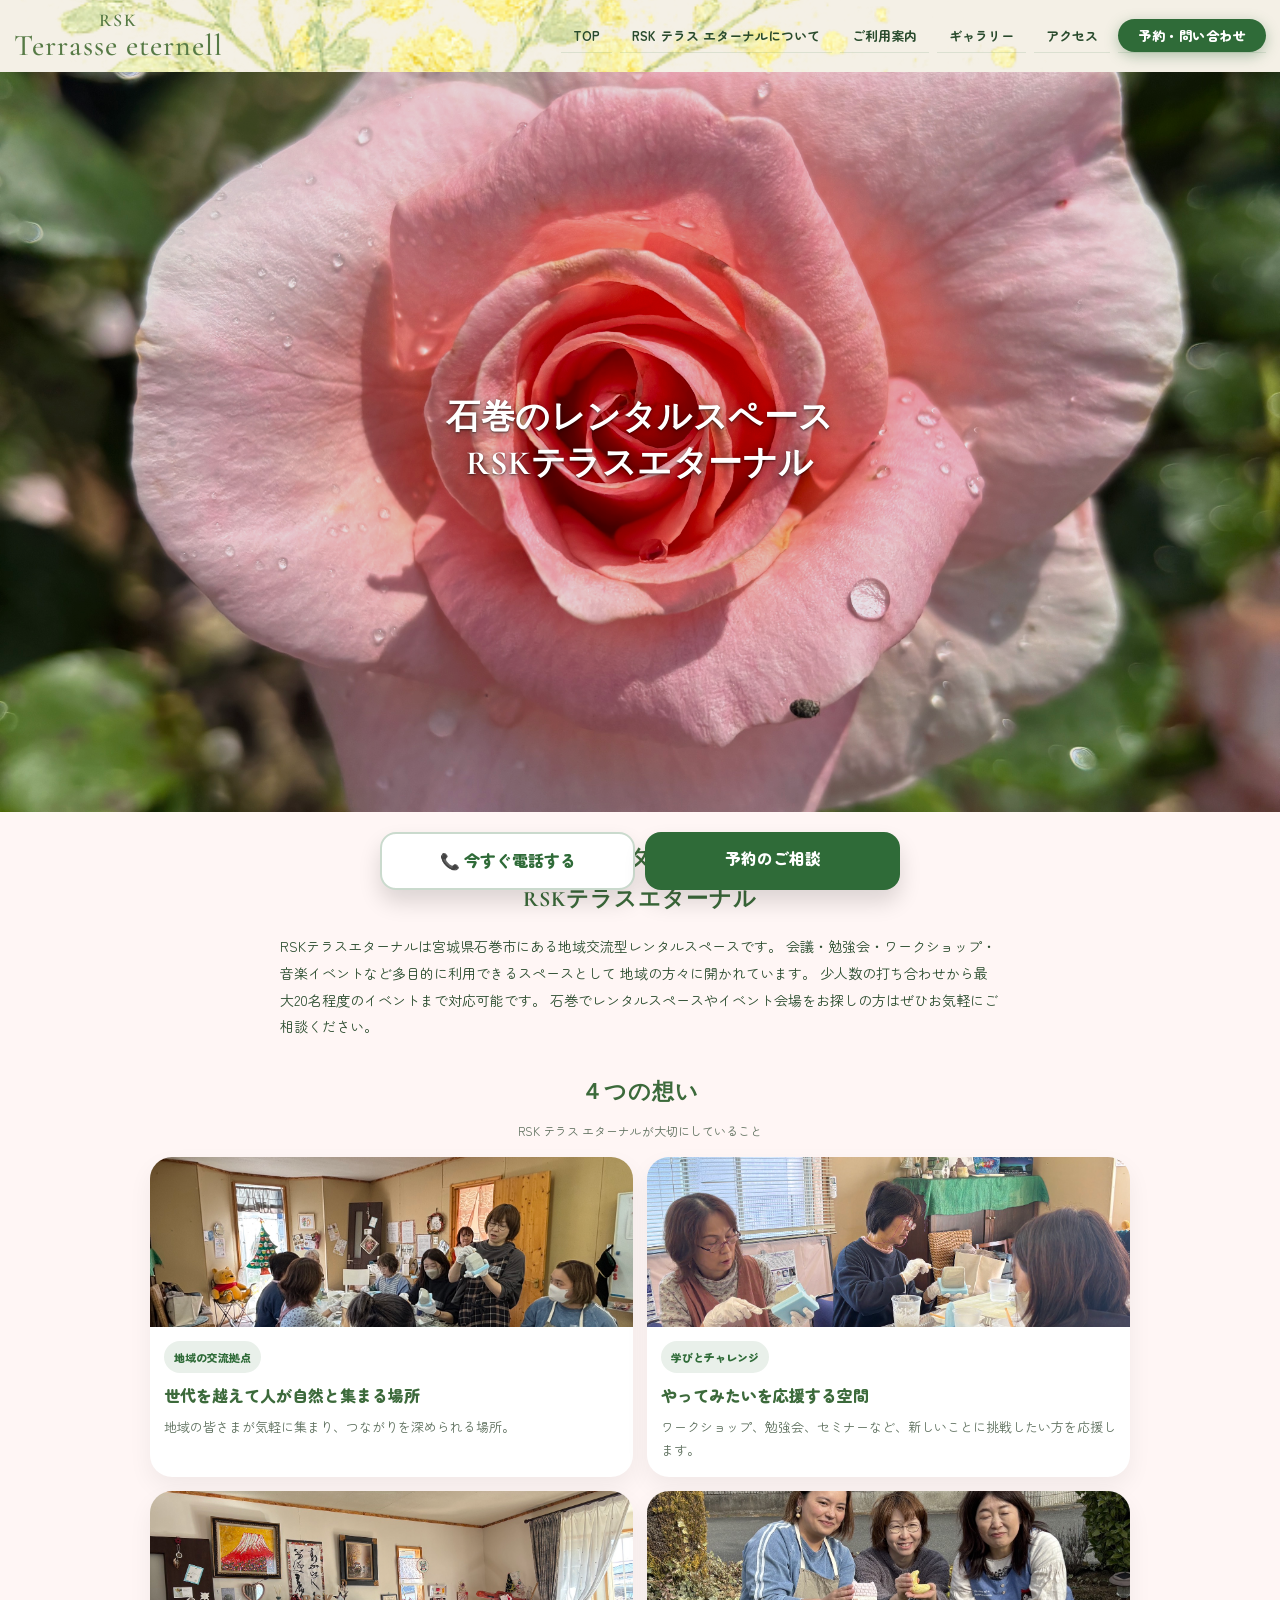
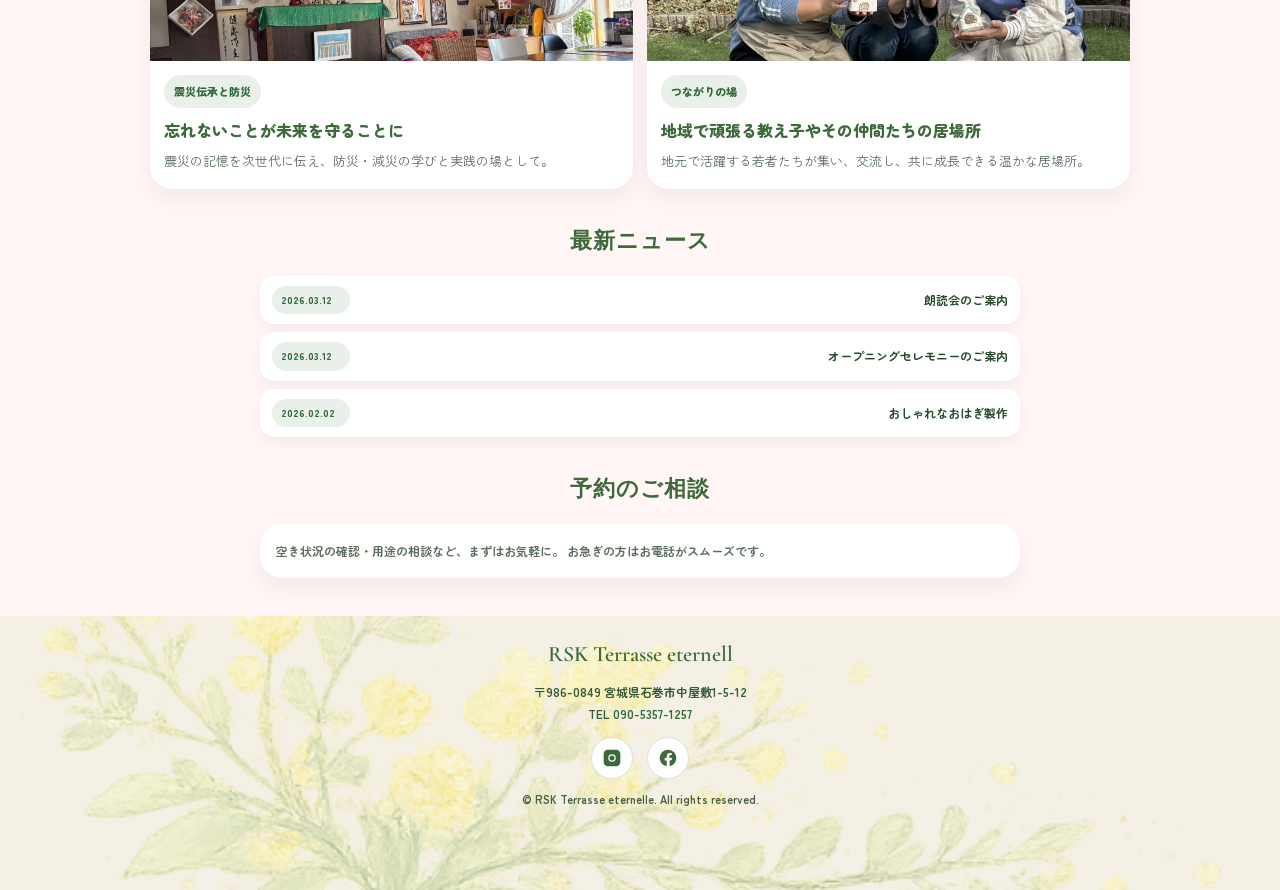
==== commit 814b2f0f: "更新内容のメモ" ====
--- a/index.html
+++ b/index.html
@@ -3,7 +3,7 @@
 <head>
   <meta charset="UTF-8" />
   <meta name="viewport" content="width=device-width, initial-scale=1.0" />
-  <title>RSK テラス エターナル</title>
+  <title>RSKテラスエターナル｜石巻の多目的レンタルスペース・イベント会場</title>
   <meta name="description" content="石巻の地域交流型レンタルスペース「RSK テラス エターナル」。会議・勉強会・ワークショップ・音楽ライブなど多目的にご利用いただけます。">
   <meta name="format-detection" content="telephone=no">
 
@@ -12,20 +12,30 @@
 
   <!-- OGP（※og:url と og:image は公開URLに差し替え推奨） -->
   <meta property="og:type" content="website">
-  <meta property="og:title" content="RSK テラス エターナル｜石巻の地域交流型レンタルスペース">
-  <meta property="og:description" content="石巻の地域交流型レンタルスペース「RSK テラス エターナル」。会議・勉強会・ワークショップ・音楽ライブなど多目的にご利用いただけます。">
-  <meta property="og:url" content="https://example.com/">
-  <meta property="og:image" content="https://example.com/images/ogp.jpg">
+<meta property="og:title" content="RSKテラスエターナル｜石巻市の多機能型レンタルスペース">
+<meta property="og:description" content="石巻市の多目的レンタルスペース「RSKテラスエターナル」。イベントやワークショップ、地域交流の拠点として誰もが集えるコミュニティスペースです。">
+<meta property="og:url" content="https://rsk-terrace-eternal.jp/">
+<meta property="og:image" content="https://rsk-terrace-eternal.jp/images/ogp.jpg">
+
 
   <!-- Twitter -->
   <meta name="twitter:card" content="summary_large_image">
+<meta name="twitter:title" content="RSKテラスエターナル｜石巻の多目的レンタルスペース">
+<meta name="twitter:description" content="石巻市の地域交流型レンタルスペース。会議・勉強会・ワークショップ・音楽ライブなど多目的にご利用いただけます。500円/時間〜。">
+<meta name="twitter:image" content="https://rsk-terrasse-eternelle.com/images/ogp.jpg">
 
   <!-- Favicon（ファイルが無ければ削除OK） -->
-  <link rel="icon" type="image/svg+xml" href="favicon.svg">
-  <link rel="icon" href="favicon.ico">
-  <link rel="apple-touch-icon" href="apple-touch-icon.png">
-  <link rel="icon" type="image/png" sizes="192x192" href="images/android-chrome-192x192.png">
-  <link rel="icon" type="image/png" sizes="512x512" href="images/android-chrome-512x512.png">
+   <link rel="icon" href="/favicon.ico">
+
+<link rel="icon" type="image/png" sizes="16x16" href="/images/favicon-16x16.png">
+<link rel="icon" type="image/png" sizes="32x32" href="/images/favicon-32x32.png">
+
+<link rel="apple-touch-icon" sizes="180x180" href="/images/apple-touch-icon.png">
+
+<link rel="icon" type="image/png" sizes="192x192" href="/images/android-chrome-192x192.png">
+<link rel="icon" type="image/png" sizes="512x512" href="/images/android-chrome-512x512.png">
+
+<link rel="manifest" href="/site.webmanifest">
 
   <!-- Google Fonts -->
   <link rel="preconnect" href="https://fonts.googleapis.com">
@@ -36,13 +46,23 @@
   <!-- CSS -->
   <link rel="stylesheet" href="style.css" />
 
-  <!-- 構造化データ（LocalBusiness） -->
-  <script src="script.js"></script>
-
-  <div class="floating-cta">
-    <a class="floating-btn call" href="tel:09053571257">📞 今すぐ電話する</a>
-    <a class="floating-btn reserve" href="reserva.html">予約のご相談</a>
-  </div>
+<script type="application/ld+json">
+{
+ "@context": "https://schema.org",
+ "@type": "LocalBusiness",
+ "name": "RSK テラス エターナル",
+ "address": {
+  "@type": "PostalAddress",
+  "streetAddress": "中屋敷1-5-12",
+  "addressLocality": "石巻市",
+  "addressRegion": "宮城県",
+  "postalCode": "986-0849",
+  "addressCountry": "JP"
+ },
+ "telephone": "090-5357-1257"
+}
+</script>
+
 </head>
 <body>
   <div id="top"></div>
@@ -58,7 +78,7 @@
       <nav class="nav-menu" id="navMenu" aria-label="サイトメニュー">
         <ul class="nav-list">
 <li class="nav-item"><a href="index.html" class="nav-link">TOP</a></li>
-<li class="nav-item"><a href="about.html" class="nav-link">RSK エターナルテラスについて</a></li>
+<li class="nav-item"><a href="about.html" class="nav-link">RSK テラス エターナルについて</a></li>
 <li class="nav-item"><a href="guide.html" class="nav-link">ご利用案内</a></li>
 <li class="nav-item"><a href="gallery.html" class="nav-link">ギャラリー</a></li>
 <li class="nav-item"><a href="access.html" class="nav-link">アクセス</a></li>
@@ -101,38 +121,54 @@
         <div class="hero-photo hero-slider" aria-label="メインビジュアル画像">
           <!-- 1枚目（最初に表示） -->
           <div class="hero-slide is-active">
-            <img src="images/hero-1.jpg" alt="RSKテラス エターナルの雰囲気（スペース全体）">
+            <img src="images/hero-1.jpg" alt="石巻レンタルスペース RSKテラスエターナルの室内">
           </div>
 
           <!-- 2枚目 -->
           <div class="hero-slide">
-            <img src="images/hero-2.jpg" alt="RSKテラス エターナルの雰囲気（ワークショップ）">
+            <img src="images/hero-2.jpg" alt="石巻レンタルスペース RSKテラス エターナルの雰囲気（ワークショップ）">
           </div>
 
           <!-- 3枚目 -->
           <div class="hero-slide">
-            <img src="images/hero-3.jpg" alt="RSKテラス エターナルの雰囲気（音楽ライブ）">
+            <img src="images/hero-3.jpg" alt="石巻レンタルスペース RSKテラス エターナルの雰囲気（音楽ライブ）">
           </div>
 
           <!-- 画像の上に重ねる表示（既存のまま） -->
           <div class="hero-overlay">
             <h1 class="hero-overlay-title">
-              人が集い、学び、<br>
-              未来へつなぐ<br>
-              レンタルテラス
+              石巻のレンタルスペース<br>
+              RSKテラスエターナル
             </h1>
           </div>
         </div>
       </div>
     </section>        
+
+<section class="section seo-section">
+
+<h2 class="section-title">
+石巻のレンタルスペース<br>
+ RSKテラスエターナル
+</h2>
+
+<p>
+RSKテラスエターナルは宮城県石巻市にある地域交流型レンタルスペースです。
+会議・勉強会・ワークショップ・音楽イベントなど多目的に利用できるスペースとして
+地域の方々に開かれています。
+少人数の打ち合わせから最大20名程度のイベントまで対応可能です。
+石巻でレンタルスペースやイベント会場をお探しの方はぜひお気軽にご相談ください。
+</p>
+
+</section>
 
     <!-- 4つの想い -->
     <section id="concept" class="section">
       <h2 class="section-title">４つの想い</h2>
-      <p class="section-subtitle">RSKテラス エターナルが大切にしていること</p>
+      <p class="section-subtitle">RSK テラス エターナルが大切にしていること</p>
 
       <div class="concept-grid">
-        <div class="concept-card">
+        <div class="concept-card fade-hidden">
           <div class="concept-image">
             <img src="images/concept-1.jpg" alt="地域の交流拠点">
           </div>
@@ -143,7 +179,7 @@
           </div>
         </div>
 
-        <div class="concept-card">
+        <div class="concept-card fade-hidden">
           <div class="concept-image">
             <img src="images/concept-2.jpg" alt="学びとチャレンジ">
           </div>
@@ -154,7 +190,7 @@
           </div>
         </div>
 
-        <div class="concept-card">
+        <div class="concept-card fade-hidden">
           <div class="concept-image">
             <img src="images/concept-3.jpg" alt="震災伝承と防災">
           </div>
@@ -165,13 +201,13 @@
           </div>
         </div>
 
-        <div class="concept-card">
+        <div class="concept-card fade-hidden">
           <div class="concept-image">
             <img src="images/concept-4.jpg" alt="つながりの場">
           </div>
           <div class="concept-content">
             <div class="concept-label">つながりの場</div>
-            <h3 class="concept-title2">地域で頑張る教え子たちの居場所</h3>
+            <h3 class="concept-title2">地域で頑張る教え子やその仲間たちの居場所</h3>
             <p class="concept-description">地元で活躍する若者たちが集い、交流し、共に成長できる温かな居場所。</p>
           </div>
         </div>
@@ -183,17 +219,17 @@
       <h2 class="section-title">最新ニュース</h2>
 
       <div class="archive-list">
-        <a class="archive-item" href="gallery.html#kickoff2">
-          <span class="archive-pill">2026.01.25</span>
-          <span class="archive-text">キックオフスペシャルライブ②</span>
+        <a class="archive-item" href="https://www.instagram.com/p/DUOFIi0j886/?igsh=cWtvYjNkMzE2MTU1">
+          <span class="archive-pill">2026.03.12</span>
+          <span class="archive-text">朗読会のご案内</span>
         </a>
-        <a class="archive-item" href="gallery.html#kickoff1">
-          <span class="archive-pill">2025.12.07</span>
-          <span class="archive-text">キックオフスペシャルライブ①</span>
+        <a class="archive-item" href="https://www.instagram.com/p/DVvnzo9jo9u/?igsh=ZXE3dHd4cG16anYy">
+          <span class="archive-pill">2026.03.12</span>
+          <span class="archive-text">オープニングセレモニーのご案内</span>
         </a>
-        <a class="archive-item" href="gallery.html#mortar">
-          <span class="archive-pill">日付</span>
-          <span class="archive-text">モルタル製作</span>
+        <a class="archive-item" href="https://www.instagram.com/p/DUOFIi0j886/?igsh=cWtvYjNkMzE2MTU1">
+          <span class="archive-pill">2026.02.02</span>
+          <span class="archive-text">おしゃれなおはぎ製作</span>
         </a>
       </div>
     </section>
@@ -205,8 +241,8 @@
       <div class="contact-wrap">
         <div class="contact-card">
           <p class="contact-lead">
-            空き状況の確認・用途の相談など、まずはお気軽に。<br>
-            お急ぎの方はお電話がスムーズです。
+           <strong> 空き状況の確認・用途の相談など、まずはお気軽に。<strong>
+            <strong>お急ぎの方はお電話がスムーズです。<strong>
           </p>
         </div>
       </div>
@@ -249,15 +285,17 @@
       </a>
     </div>
 
-    <p class="footer-copy">© RSK Terrasse Éternelle. All rights reserved.</p>
+    <p class="footer-copy">© RSK Terrasse eternelle. All rights reserved.</p>
   </div>
 </footer>
 
- <script src="script.js"></script>
-
-  <div class="floating-cta">
-    <a class="floating-btn call" href="tel:09053571257">📞 今すぐ電話する</a>
-    <a class="floating-btn reserva" href="reserva.html">予約のご相談</a>
-  </div>
+<div class="floating-cta">
+  <a class="floating-btn call" href="tel:09053571257">📞 今すぐ電話する</a>
+  <a class="floating-btn reserva" href="reserva.html">予約のご相談</a>
+</div>
+
+<script src="script.js"></script>
+
 </body>
+
 </html>
--- a/style.css
+++ b/style.css
@@ -221,6 +221,7 @@
   height: 240px;
   object-fit: cover;
   display: block;
+  filter: brightness(90%);
 }
 
 /* 画像の上に重ねる（白帯なし） */
@@ -242,7 +243,7 @@
   margin: 0;
   font-family: var(--serif);
   color: #fff;
-  font-size: 26px;
+  font-size: 24px;
   font-weight: 700;
   line-height: 1.35;
   letter-spacing: 0.5px;
@@ -275,6 +276,7 @@
   .hero-photo img{ height: 300px; }
   .hero-overlay-title{ font-size: 34px; }
   .hero-btn{ font-size: 15px; padding: 16px 28px; }
+  filter: brightness(90%);
 }
 
 
@@ -335,7 +337,7 @@
 .section{
   max-width:980px;
   margin:0 auto;
-  padding:18px 14px 6px;
+  padding:18px 0 6px;
 }
 .section-title{
   text-align:center;
@@ -344,6 +346,21 @@
   font-size:22px;
   letter-spacing:1px;
   margin:8px 0 14px;
+}
+
+.section-title-wrap{
+  display:flex;
+  align-items:center;
+  gap:14px;
+}
+
+.section-title{
+  white-space: nowrap;
+}
+
+.title-logo{
+  height:28px;
+  width:auto;
 }
 
 /* archive */
@@ -494,11 +511,13 @@
   font-size: 28px;
   color: var(--ink2);
   margin-bottom: 8px;
+  margin-top: 40px;
 }
 
 .aboutp-sub{
   font-size: 13px;
   color: var(--muted);
+  margin-top: 0px;
 }
 
 .aboutp-paper{
@@ -516,10 +535,19 @@
 }
 
 .aboutp-h2{
-  font-family: var(--serif);
-  font-size: 20px;
-  color: var(--ink2);
-  margin-bottom: 12px;
+  display:flex;
+  align-items:center;
+  gap:12px;
+  flex-wrap:nowrap;
+}
+
+.aboutp-title-text{
+  white-space:nowrap;
+}
+
+.aboutp-title-logo{
+  height:35px;
+  width:auto;
 }
 
 .aboutp-text{
@@ -608,6 +636,7 @@
   height: 260px;
   object-fit: cover; /* スマホで雰囲気重視 */
   display: block;
+  object-position: center top;
 }
 
 /* 文字を読めるように暗幕 */
@@ -691,6 +720,7 @@
 .g-photo-grid{
   display: grid;
   gap: 10px;
+  text-align: center;
 }
 .g-photo{
   background: #fff;
@@ -1435,8 +1465,8 @@
   background: linear-gradient(
     180deg,
     rgba(0,0,0,.00) 0%,
-    rgba(0,0,0,.08) 70%,
-    rgba(0,0,0,.12) 100%
+    rgba(0,0,0,.45) 70%,
+    rgba(0,0,0,.55) 100%
   );
   z-index:1;
 }
@@ -1633,7 +1663,7 @@
   inset:0;
   background: url("images/reserva-hero.jpg") center 10%/cover no-repeat;
   /* ↑ 20% の数字を変えると表示位置が変わる（0%=上、50%=中央、100%=下） */
-  filter: saturate(1.05);
+  filter: saturate(0.8);
   transform: scale(1.02);
   z-index:0;
 }
@@ -1653,7 +1683,7 @@
 
 /* ===== 予約ボタン：スマホメニュー内でも目立たせる ===== */
 .nav-reserva{
-  margin-top: 8px;
+  margin-top: 0px;
 }
 .nav-reserva .nav-link{
   background: var(--accent) !important;
@@ -1666,3 +1696,66 @@
 .nav-reserva .nav-link:hover{
   background: var(--accent2) !important;
 }
+
+/* SEO説明セクション */
+.seo-section{
+  max-width:980px;
+  margin:0 auto;
+  padding:18px 0 6px;
+}
+
+.seo-section p{
+  max-width:720px;
+  margin:0 auto;
+  line-height:1.9;
+  font-size:14px;
+  color:var(--ink);
+}
+
+/* ===== スクロールアニメーション ===== */
+.fade-hidden {
+  opacity: 0;
+  transform: translateY(24px);
+  transition: opacity 0.55s ease, transform 0.55s ease;
+}
+.fade-hidden.is-visible {
+  opacity: 1;
+  transform: translateY(0);
+}
+
+/* ===== スマホのみ：ハンバーガーボタンとTOPメニューを非表示 ===== */
+@media (max-width: 1023px) {
+
+  /* ハンバーガーボタンを非表示 */
+  .menu-toggle {
+    display: none;
+  }
+
+  /* sp-menubar の「TOP」リンクを非表示 */
+  .sp-menubar-item[href="index.html"] {
+    display: none;
+  }
+
+}
+
+/* ===== スマホのみ：ご利用案内 FV 上切れ修正 ===== */
+@media (max-width: 1023px) {
+  .g-hero {
+    padding-top: 60px;
+  }
+  .g-hero-media {
+    margin: 0 -14px; /* g-heroの左右padding分を打ち消す */
+  }
+  .g-hero-img {
+    height: 300px;
+    margin-top: -10px;
+    object-fit: cover;
+}
+
+/* ===== PCのみ：ご利用案内 FV 修正 ===== */
+@media (min-width: 1024px) {
+  .g-hero-img {
+    height: 340px;
+    object-position: center 80% !important;
+  }
+}
